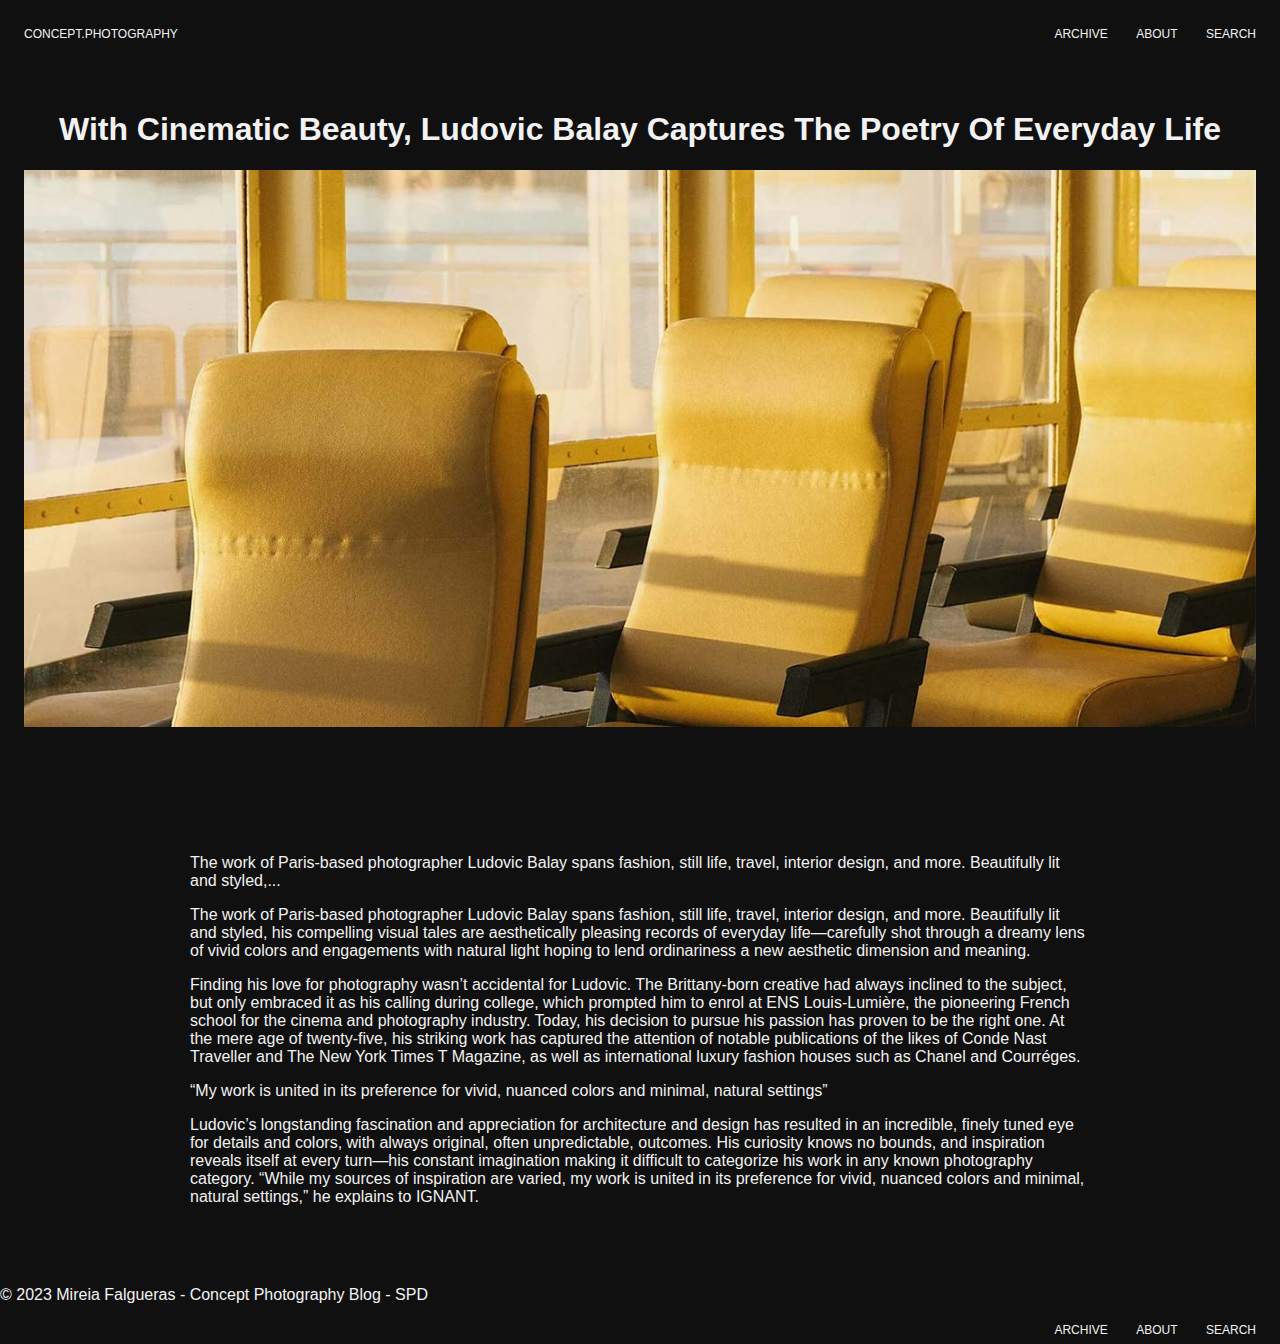
==== ludovic-balay.html @ 487ca6d4 "update" ====
<!DOCTYPE html>
<html lang="en">

<head>
    <meta charset="UTF-8">
    <meta http-equiv="X-UA-Compatible" content="IE=edge">
    <meta name="viewport" content="width=device-width, initial-scale=1.0">
    <title>Mireia PhotoBlog</title>
    <link rel="stylesheet" href="style.css">
</head>

<body>
    <header >
        <a href="index.html" class="home">Concept.Photography</a>
        <nav class="menu">
            <ul class="list">
                <li> <a href="#">Archive</a></li>
                <li> <a href="#">About</a></li>
                <li> <a href="#">Search</a></li>
            </ul>
        </nav>
    </header>

    <main class="ludovicbalay">
        <section class="carrusel">
            <h1 class="title"> With Cinematic Beauty, Ludovic Balay Captures The Poetry Of Everyday Life</h1>
            <img src="img/ludovicbalay/ludovicbalay-ignant-1370x620.jpg" alt="interior of a yellow boat" width="100%" class="coverimg">
        </section>
        <section class="text">
            <p> The work of Paris-based photographer Ludovic Balay spans fashion, still life, travel, interior design, and more. Beautifully lit and styled,...</p>
            <p>The work of Paris-based photographer Ludovic Balay spans fashion, still life, travel, interior design, and more. Beautifully lit and styled, his compelling visual tales are aesthetically pleasing records of everyday life—carefully shot through a dreamy lens of vivid colors and engagements with natural light hoping to lend ordinariness a new aesthetic dimension and meaning.</p>
            <p>Finding his love for photography wasn’t accidental for Ludovic. The Brittany-born creative had always inclined to the subject, but only embraced it as his calling during college, which prompted him to enrol at ENS Louis-Lumière, the pioneering French school for the cinema and photography industry. Today, his decision to pursue his passion has proven to be the right one. At the mere age of twenty-five, his striking work has captured the attention of notable publications of the likes of Conde Nast Traveller and The New York Times T Magazine, as well as international luxury fashion houses such as Chanel and Courréges.</p>
            <p>“My work is united in its preference for vivid, nuanced colors and minimal, natural settings”</p>
            <p>Ludovic’s longstanding fascination and appreciation for architecture and design has resulted in an incredible, finely tuned eye for details and colors, with always original, often unpredictable, outcomes. His curiosity knows no bounds, and inspiration reveals itself at every turn—his constant imagination making it difficult to categorize his work in any known photography category. “While my sources of inspiration are varied, my work is united in its preference for vivid, nuanced colors and minimal, natural settings,” he explains to IGNANT.</p>
        </section>
    </main>

    <footer >
            <p>© 2023 Mireia Falgueras - Concept Photography Blog - SPD</p>
        <nav class="menu">
            <ul class="list">
                <li> <a href="#">Archive</a></li>
                <li> <a href="#">About</a></li>
                <li> <a href="#">Search</a></li>
            </ul>
        </nav>
    </footer>
</body>

</html>
---- style.css ----
body, html {
    margin: 0;
    height: 100%;
    background-color: #101010;
    font-family: 'Segoe UI', Tahoma, Geneva, Verdana, sans-serif;
    color: #f2f2f2;
}
h1{
    font-size: 32px;
    font-weight: 700;
}
p{
    font-size: 16px;
    font-weight: 400;
}

/*MENU*/
header{
    width: 100%;
    padding: 24px 0px;
    background-color: #101010;
    /*position: fixed;*/
}
.home{
    padding: 0px 24px;
}
.menu{
    float: right;
    padding: 0px 12px;
}
.list{
    margin: 0;
    list-style-type: none;
    padding: 0;
}
li {
    display: inline-block;
    padding: 0px 12px;
}

/*LINKS*/
a{
    text-decoration: none;
    text-transform: uppercase;
    font-size: 12px;
    color: #f2f2f2;
}
a:hover {
    text-decoration: underline;
}

/*Article*/
.main-card{
    width: auto;
    height: auto;
    margin: 0px;
    padding: 0px 24px;
}
.img{
    height: auto;
    width: 50%;
}
.info{
    height: auto;
    width: 50%;
    float: right;
    margin-top: -150px;
}

/*FOOTER*/
footer{
    width: 100%;
    padding: 24px 0px;
    background-color: #101010;
}
/*
.menu{
    padding: 0px 12px;
}
.list{
    margin: 0;
    list-style-type: none;
    padding: 0;
}
li {
    display: inline-block;
    padding: 0px 12px;
}*/

/*POST*/
.carrusel {
    margin: 0 auto;
    height: 700px;
    padding: 24px;
}
.title{
    width: 100%;
    text-align: center;
}
.coverimg{
    width: 100%;
}

.text{
    margin: 0 auto;
    width: 900px;
    height: auto;
    padding: 24px;
}
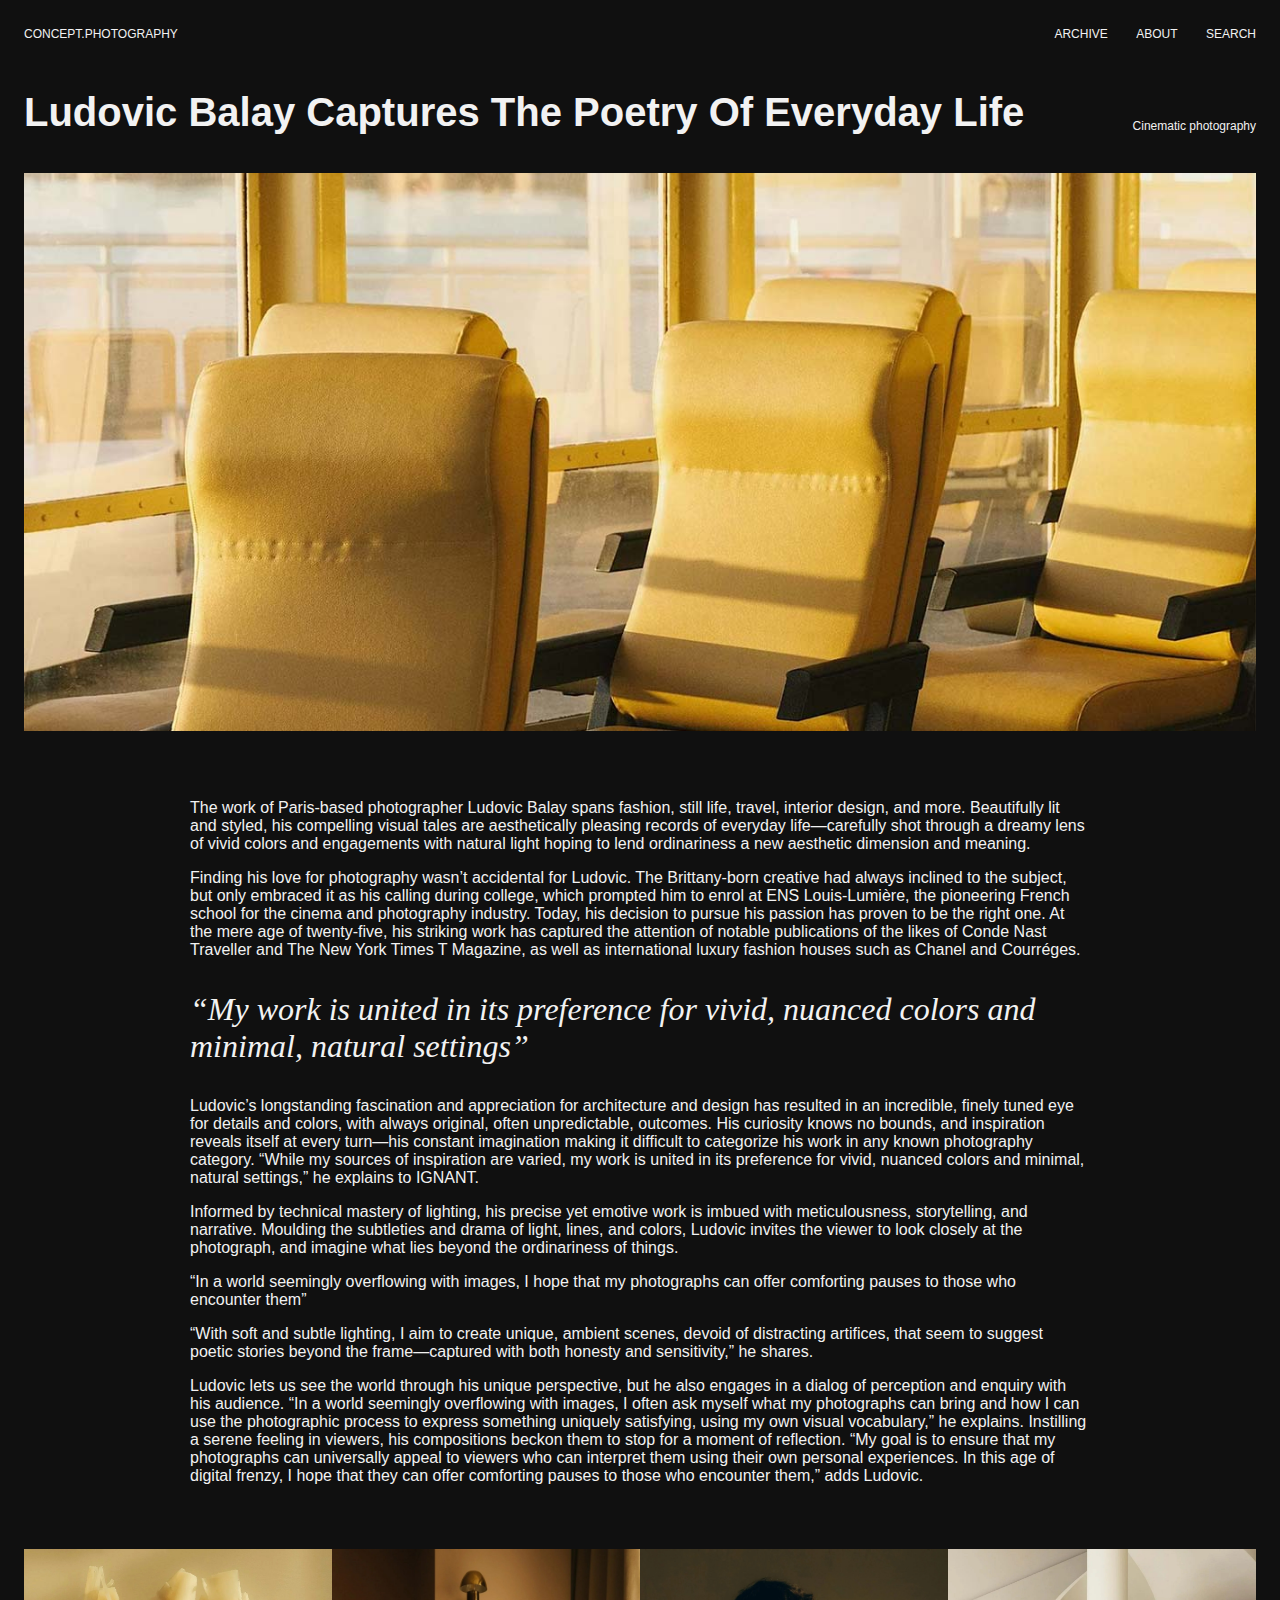
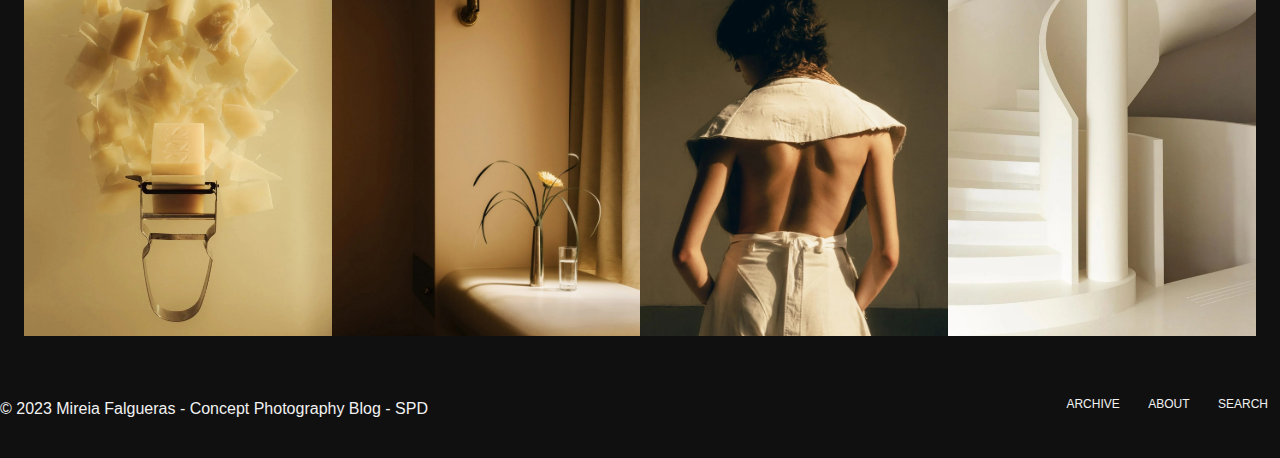
==== commit 72aacf68: "update" ====
--- a/ludovic-balay.html
+++ b/ludovic-balay.html
@@ -23,21 +23,35 @@
 
     <main class="ludovicbalay">
         <section class="carrusel">
-            <h1 class="title"> With Cinematic Beauty, Ludovic Balay Captures The Poetry Of Everyday Life</h1>
+            <article class="titlecarrusel">
+                <h1 class="title"> Ludovic Balay Captures The Poetry Of Everyday Life</h1>
+                <h4 class="caption">Cinematic photography</h4>
+            </article>
             <img src="img/ludovicbalay/ludovicbalay-ignant-1370x620.jpg" alt="interior of a yellow boat" width="100%" class="coverimg">
         </section>
+
         <section class="text">
-            <p> The work of Paris-based photographer Ludovic Balay spans fashion, still life, travel, interior design, and more. Beautifully lit and styled,...</p>
             <p>The work of Paris-based photographer Ludovic Balay spans fashion, still life, travel, interior design, and more. Beautifully lit and styled, his compelling visual tales are aesthetically pleasing records of everyday life—carefully shot through a dreamy lens of vivid colors and engagements with natural light hoping to lend ordinariness a new aesthetic dimension and meaning.</p>
             <p>Finding his love for photography wasn’t accidental for Ludovic. The Brittany-born creative had always inclined to the subject, but only embraced it as his calling during college, which prompted him to enrol at ENS Louis-Lumière, the pioneering French school for the cinema and photography industry. Today, his decision to pursue his passion has proven to be the right one. At the mere age of twenty-five, his striking work has captured the attention of notable publications of the likes of Conde Nast Traveller and The New York Times T Magazine, as well as international luxury fashion houses such as Chanel and Courréges.</p>
-            <p>“My work is united in its preference for vivid, nuanced colors and minimal, natural settings”</p>
+            <h3>“My work is united in its preference for vivid, nuanced colors and minimal, natural settings”</h3>
             <p>Ludovic’s longstanding fascination and appreciation for architecture and design has resulted in an incredible, finely tuned eye for details and colors, with always original, often unpredictable, outcomes. His curiosity knows no bounds, and inspiration reveals itself at every turn—his constant imagination making it difficult to categorize his work in any known photography category. “While my sources of inspiration are varied, my work is united in its preference for vivid, nuanced colors and minimal, natural settings,” he explains to IGNANT.</p>
+            <p>Informed by technical mastery of lighting, his precise yet emotive work is imbued with meticulousness, storytelling, and narrative. Moulding the subtleties and drama of light, lines, and colors, Ludovic invites the viewer to look closely at the photograph, and imagine what lies beyond the ordinariness of things.</p>
+            <p>“In a world seemingly overflowing with images, I hope that my photographs can offer comforting pauses to those who encounter them”</p>
+            <p>“With soft and subtle lighting, I aim to create unique, ambient scenes, devoid of distracting artifices, that seem to suggest poetic stories beyond the frame—captured with both honesty and sensitivity,” he shares.</p>
+            <p>Ludovic lets us see the world through his unique perspective, but he also engages in a dialog of perception and enquiry with his audience. “In a world seemingly overflowing with images, I often ask myself what my photographs can bring and how I can use the photographic process to express something uniquely satisfying, using my own visual vocabulary,” he explains. Instilling a serene feeling in viewers, his compositions beckon them to stop for a moment of reflection. “My goal is to ensure that my photographs can universally appeal to viewers who can interpret them using their own personal experiences. In this age of digital frenzy, I hope that they can offer comforting pauses to those who encounter them,” adds Ludovic.</p>
+        </section>
+        
+        <section  class="gallery">
+            <img src="img/ludovicbalay/ludovicbalay-ignant-cheese-1228x1536.jpg" alt="cheese" width="100%" class="imgallery">
+            <img src="img/ludovicbalay/ludovicbalay-ignant-corner-1440x1800.jpeg" alt="corner" width="100%" class="imgallery">
+            <img src="img/ludovicbalay/ludovicbalay-ignant-person-1440x1810.jpeg" alt="person" width="100%" class="imgallery">
+            <img src="img/ludovicbalay/ludovicbalay-ignant-stairs-1228x1536.jpeg" alt="stairs"width="100%" class="imgallery">
         </section>
     </main>
 
     <footer >
             <p>© 2023 Mireia Falgueras - Concept Photography Blog - SPD</p>
-        <nav class="menu">
+        <nav class="menufooter">
             <ul class="list">
                 <li> <a href="#">Archive</a></li>
                 <li> <a href="#">About</a></li>
--- a/style.css
+++ b/style.css
@@ -6,12 +6,45 @@
     color: #f2f2f2;
 }
 h1{
+    font-size: 40px;
+    font-weight: 700;
+    margin: 0px;
+    width: 100%;
+}
+h2{
     font-size: 32px;
     font-weight: 700;
+    margin: opx;
+}
+h3{
+    font-size: 32px;
+    font-family: Georgia, 'Times New Roman', Times, serif;
+    font-weight: 200;
+    font-style: italic;
+}
+h4{
+    font-size: 12px;
+    font-weight: 400;
 }
 p{
     font-size: 16px;
     font-weight: 400;
+}
+
+/*LINKS*/
+a{
+    text-decoration: none;
+    text-transform: uppercase;
+    font-size: 12px;
+    color: #f2f2f2;
+}
+a:hover {
+    text-decoration: underline;
+}
+.button{
+    border: 1px solid #f2f2f2;
+    padding: 8px 12px;
+    border-radius: 25px;
 }
 
 /*MENU*/
@@ -38,33 +71,36 @@
     padding: 0px 12px;
 }
 
-/*LINKS*/
-a{
-    text-decoration: none;
-    text-transform: uppercase;
-    font-size: 12px;
-    color: #f2f2f2;
+/*Article*/
+.maintitle{
+    width: 100%;
+    padding: 24px;
+    text-align: center;
+
 }
-a:hover {
-    text-decoration: underline;
-}
-
-/*Article*/
 .main-card{
-    width: auto;
-    height: auto;
-    margin: 0px;
-    padding: 0px 24px;
+    display: flex;
+    padding: 24px;
 }
 .img{
     height: auto;
     width: 50%;
+    padding-right: 24px;
 }
 .info{
-    height: auto;
     width: 50%;
     float: right;
-    margin-top: -150px;
+}
+.recommendations{
+    display: flex;
+    padding: 0px 24px;
+}
+.box{
+    width: 33%;
+    margin: 0 auto;
+    border: 1px solid #676767;
+    text-align: center;
+    padding: 8px;
 }
 
 /*FOOTER*/
@@ -73,29 +109,28 @@
     padding: 24px 0px;
     background-color: #101010;
 }
-/*
-.menu{
-    padding: 0px 12px;
+.menufooter{
+    float: right;
+    padding: 0px;
+    position: relative;
+    top: -40px;
 }
-.list{
-    margin: 0;
-    list-style-type: none;
-    padding: 0;
-}
-li {
-    display: inline-block;
-    padding: 0px 12px;
-}*/
 
-/*POST*/
+/*POST LUDOVIC BALAY*/
 .carrusel {
     margin: 0 auto;
-    height: 700px;
+    height: 100%;
     padding: 24px;
 }
-.title{
+.titlecarrusel{
     width: 100%;
-    text-align: center;
+    display: inline-block;
+}
+.caption{
+    float: right;
+    margin-top: -40px;
+
+    padding: 24px 0px;
 }
 .coverimg{
     width: 100%;
@@ -106,4 +141,12 @@
     width: 900px;
     height: auto;
     padding: 24px;
+}
+.gallery{   
+    padding: 24px;
+    margin: 0 auto;
+    display: inline-flex;
+}
+.imgallery{
+    width: 25%;
 }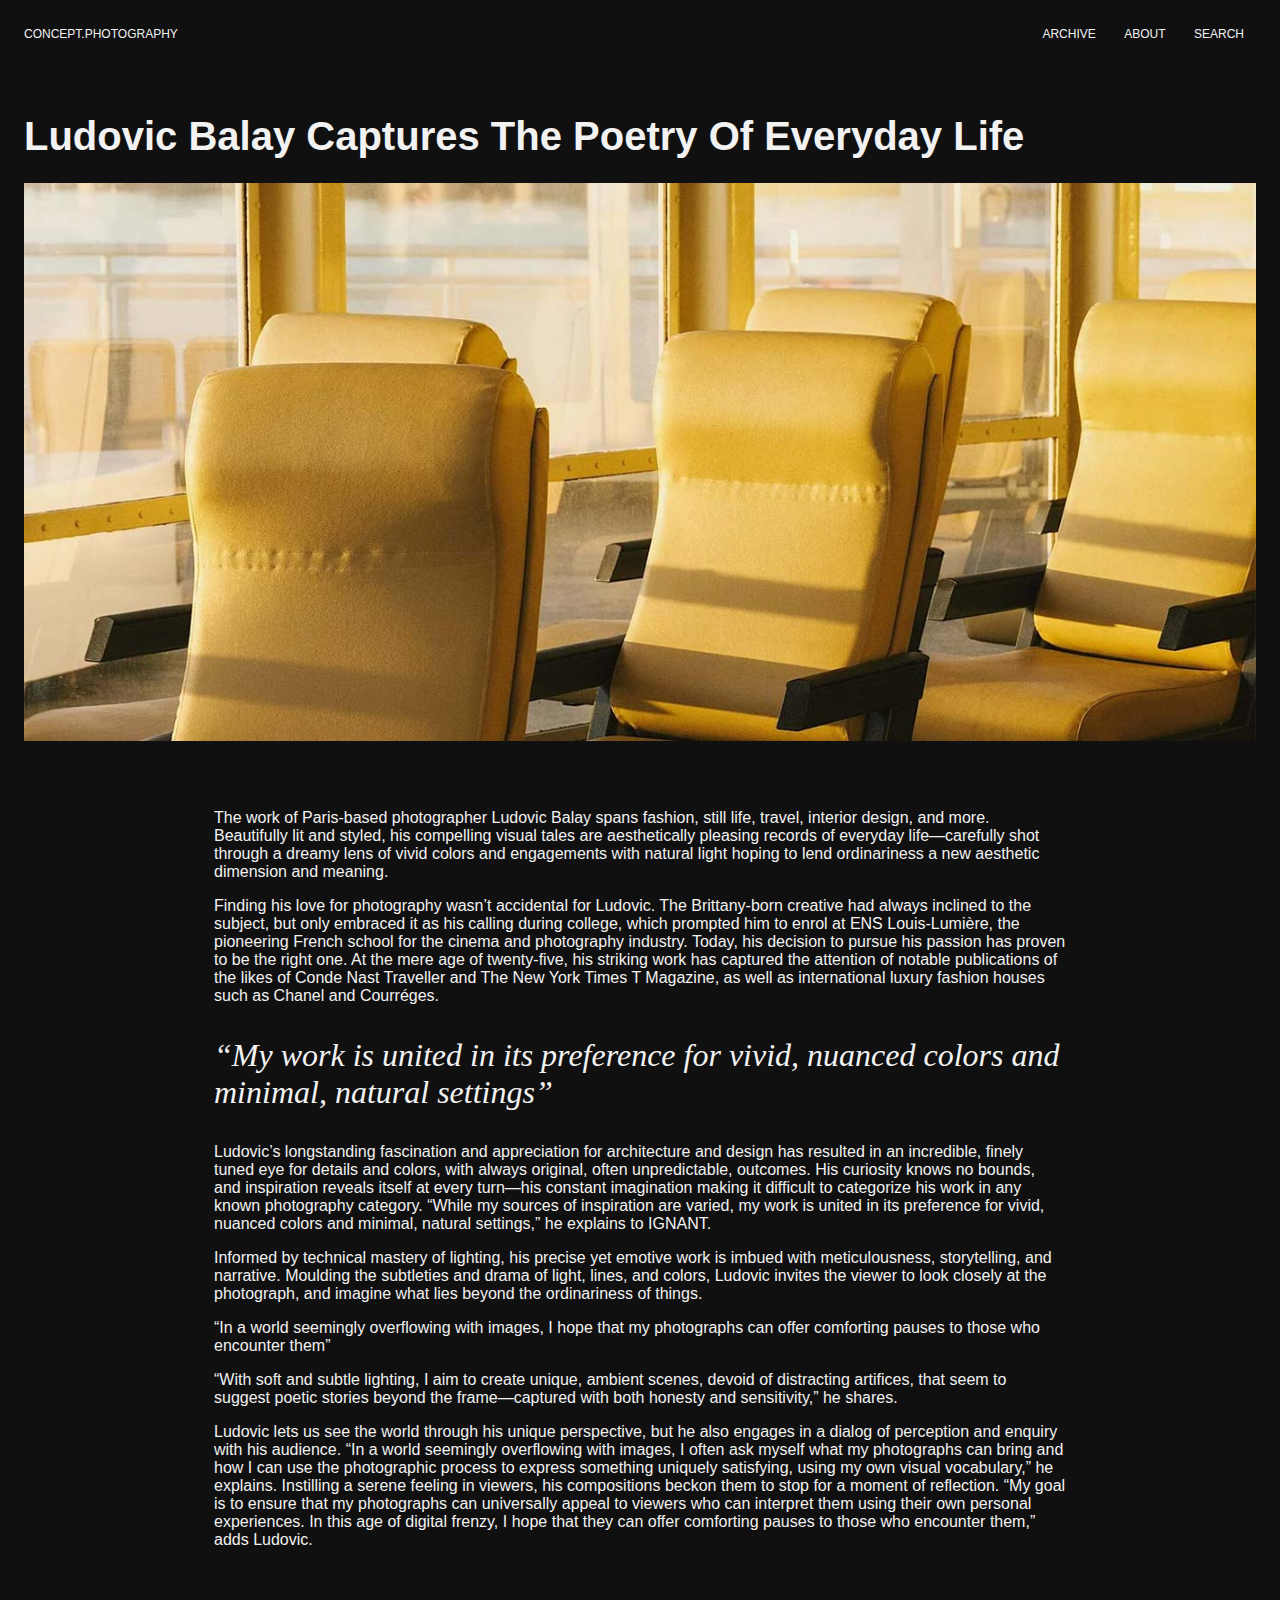
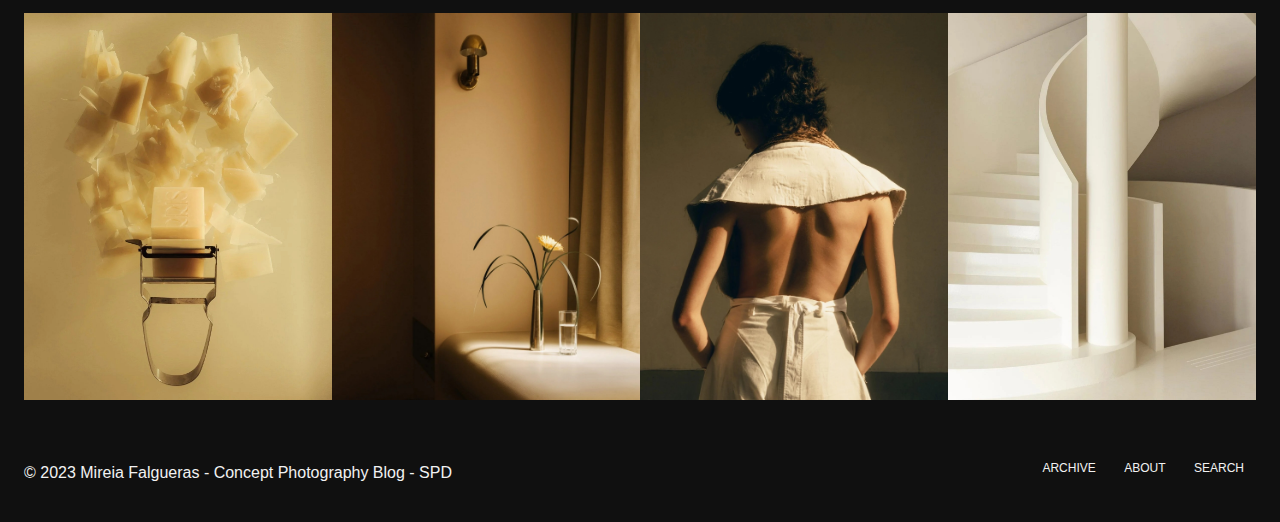
==== commit 23692969: "update" ====
--- a/ludovic-balay.html
+++ b/ludovic-balay.html
@@ -25,9 +25,8 @@
         <section class="carrusel">
             <article class="titlecarrusel">
                 <h1 class="title"> Ludovic Balay Captures The Poetry Of Everyday Life</h1>
-                <h4 class="caption">Cinematic photography</h4>
             </article>
-            <img src="img/ludovicbalay/ludovicbalay-ignant-1370x620.jpg" alt="interior of a yellow boat" width="100%" class="coverimg">
+            <img src="img/ludovicbalay/ludovicbalay-ignant-1370x620.jpg" alt="interior of a yellow boat" width="100%">
         </section>
 
         <section class="text">
--- a/style.css
+++ b/style.css
@@ -1,3 +1,7 @@
+* {
+    box-sizing: border-box;
+}
+
 body, html {
     margin: 0;
     height: 100%;
@@ -50,16 +54,12 @@
 /*MENU*/
 header{
     width: 100%;
-    padding: 24px 0px;
+    padding: 24px;
     background-color: #101010;
     /*position: fixed;*/
 }
-.home{
-    padding: 0px 24px;
-}
 .menu{
     float: right;
-    padding: 0px 12px;
 }
 .list{
     margin: 0;
@@ -106,7 +106,7 @@
 /*FOOTER*/
 footer{
     width: 100%;
-    padding: 24px 0px;
+    padding: 24px;
     background-color: #101010;
 }
 .menufooter{
@@ -125,17 +125,8 @@
 .titlecarrusel{
     width: 100%;
     display: inline-block;
-}
-.caption{
-    float: right;
-    margin-top: -40px;
-
     padding: 24px 0px;
 }
-.coverimg{
-    width: 100%;
-}
-
 .text{
     margin: 0 auto;
     width: 900px;
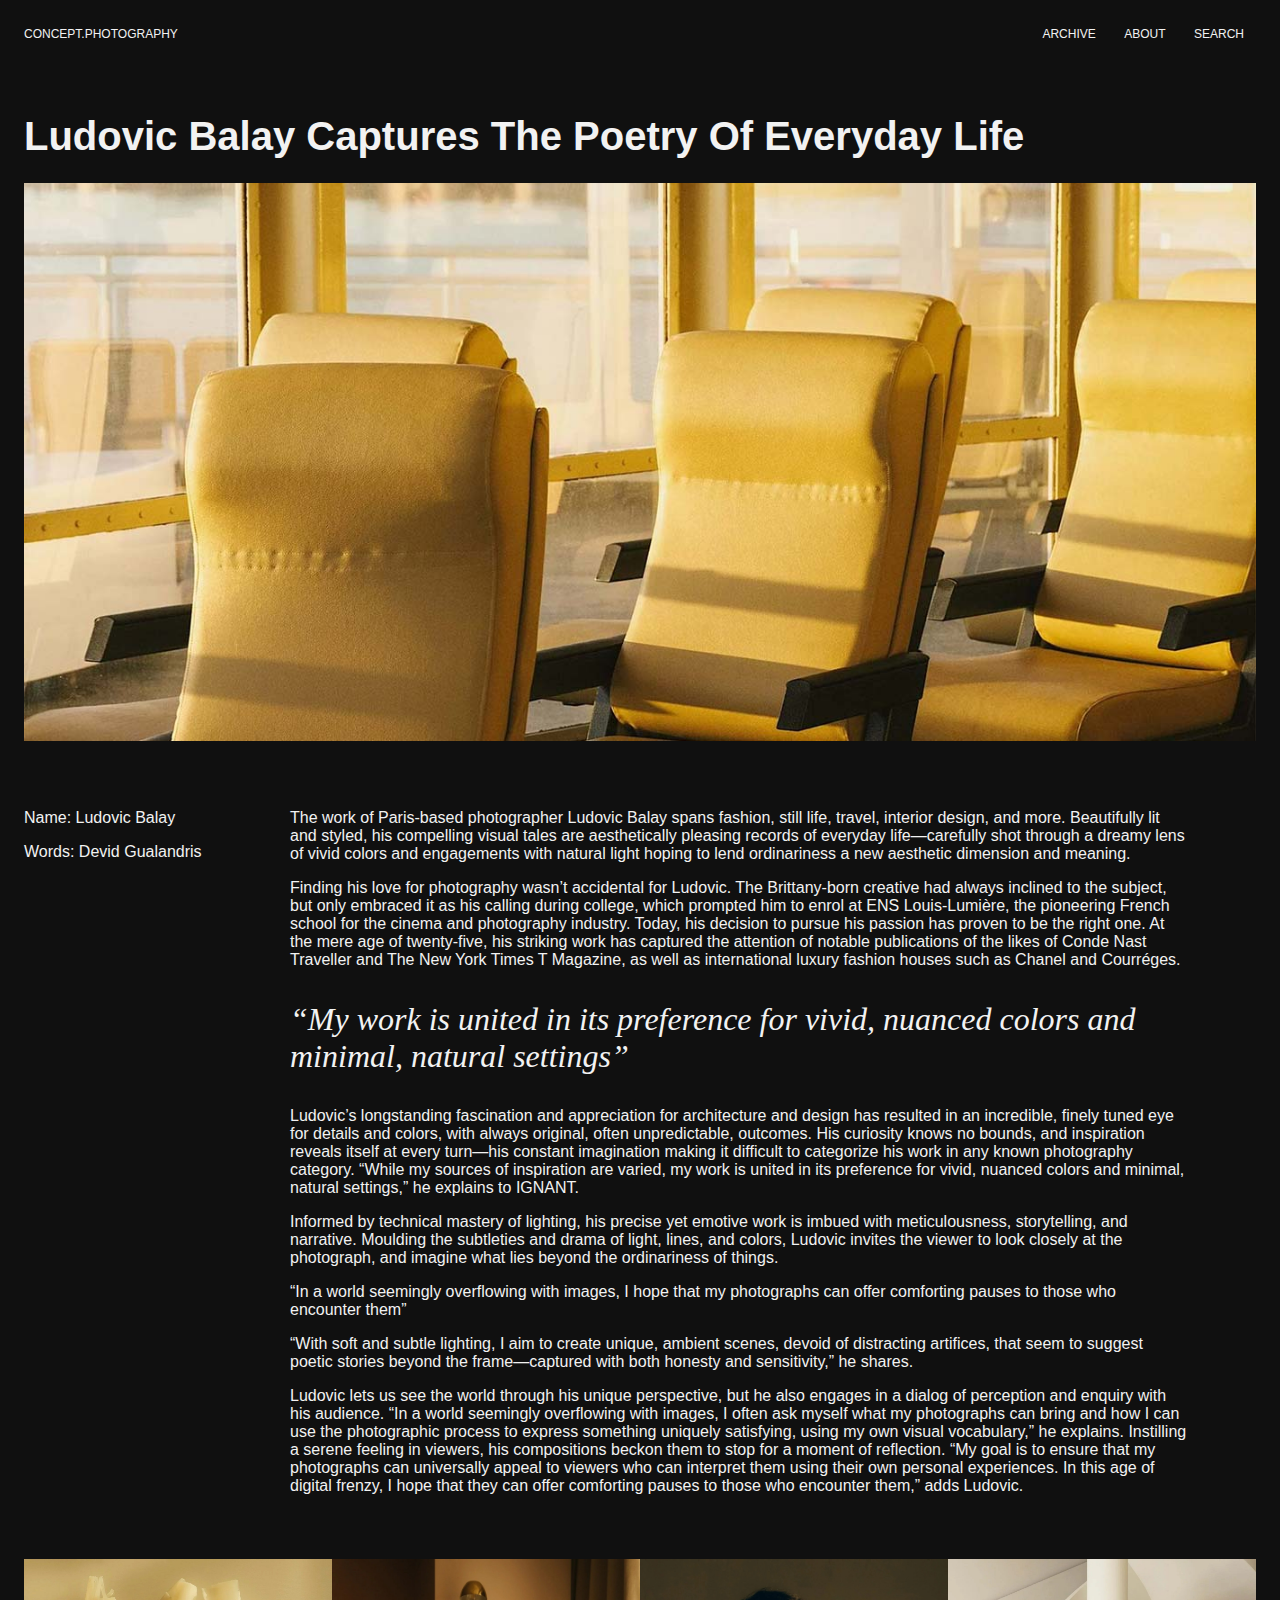
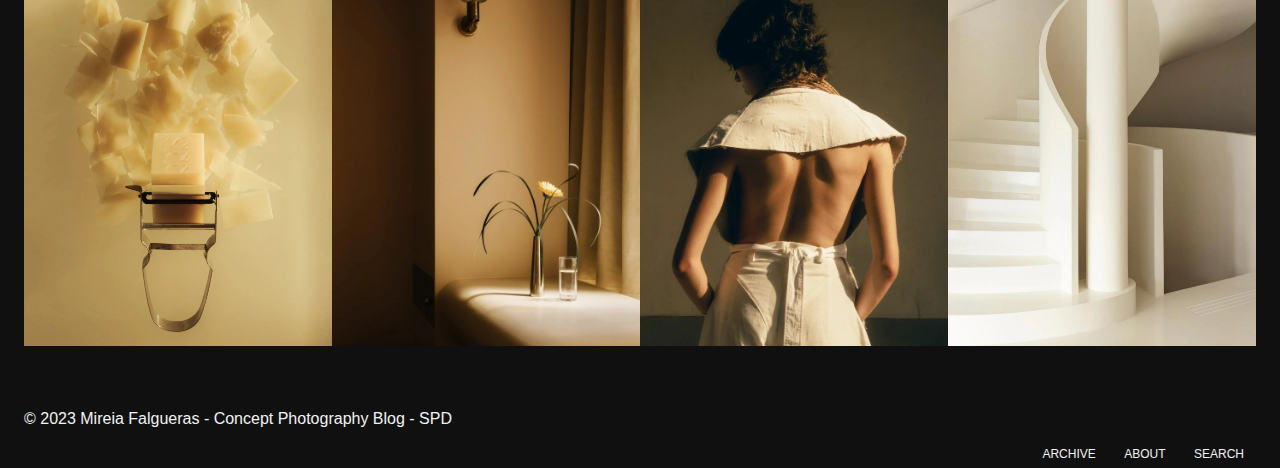
==== commit 012379b5: "update" ====
--- a/ludovic-balay.html
+++ b/ludovic-balay.html
@@ -29,16 +29,25 @@
             <img src="img/ludovicbalay/ludovicbalay-ignant-1370x620.jpg" alt="interior of a yellow boat" width="100%">
         </section>
 
-        <section class="text">
-            <p>The work of Paris-based photographer Ludovic Balay spans fashion, still life, travel, interior design, and more. Beautifully lit and styled, his compelling visual tales are aesthetically pleasing records of everyday life—carefully shot through a dreamy lens of vivid colors and engagements with natural light hoping to lend ordinariness a new aesthetic dimension and meaning.</p>
-            <p>Finding his love for photography wasn’t accidental for Ludovic. The Brittany-born creative had always inclined to the subject, but only embraced it as his calling during college, which prompted him to enrol at ENS Louis-Lumière, the pioneering French school for the cinema and photography industry. Today, his decision to pursue his passion has proven to be the right one. At the mere age of twenty-five, his striking work has captured the attention of notable publications of the likes of Conde Nast Traveller and The New York Times T Magazine, as well as international luxury fashion houses such as Chanel and Courréges.</p>
-            <h3>“My work is united in its preference for vivid, nuanced colors and minimal, natural settings”</h3>
-            <p>Ludovic’s longstanding fascination and appreciation for architecture and design has resulted in an incredible, finely tuned eye for details and colors, with always original, often unpredictable, outcomes. His curiosity knows no bounds, and inspiration reveals itself at every turn—his constant imagination making it difficult to categorize his work in any known photography category. “While my sources of inspiration are varied, my work is united in its preference for vivid, nuanced colors and minimal, natural settings,” he explains to IGNANT.</p>
-            <p>Informed by technical mastery of lighting, his precise yet emotive work is imbued with meticulousness, storytelling, and narrative. Moulding the subtleties and drama of light, lines, and colors, Ludovic invites the viewer to look closely at the photograph, and imagine what lies beyond the ordinariness of things.</p>
-            <p>“In a world seemingly overflowing with images, I hope that my photographs can offer comforting pauses to those who encounter them”</p>
-            <p>“With soft and subtle lighting, I aim to create unique, ambient scenes, devoid of distracting artifices, that seem to suggest poetic stories beyond the frame—captured with both honesty and sensitivity,” he shares.</p>
-            <p>Ludovic lets us see the world through his unique perspective, but he also engages in a dialog of perception and enquiry with his audience. “In a world seemingly overflowing with images, I often ask myself what my photographs can bring and how I can use the photographic process to express something uniquely satisfying, using my own visual vocabulary,” he explains. Instilling a serene feeling in viewers, his compositions beckon them to stop for a moment of reflection. “My goal is to ensure that my photographs can universally appeal to viewers who can interpret them using their own personal experiences. In this age of digital frenzy, I hope that they can offer comforting pauses to those who encounter them,” adds Ludovic.</p>
+        <section class="content">
+            <aside class="aside">
+                <p>Name: Ludovic Balay</p>
+                <p>Words: Devid Gualandris</p>
+            </aside>
+
+            <article class="text">
+                <p>The work of Paris-based photographer Ludovic Balay spans fashion, still life, travel, interior design, and more. Beautifully lit and styled, his compelling visual tales are aesthetically pleasing records of everyday life—carefully shot through a dreamy lens of vivid colors and engagements with natural light hoping to lend ordinariness a new aesthetic dimension and meaning.</p>
+                <p>Finding his love for photography wasn’t accidental for Ludovic. The Brittany-born creative had always inclined to the subject, but only embraced it as his calling during college, which prompted him to enrol at ENS Louis-Lumière, the pioneering French school for the cinema and photography industry. Today, his decision to pursue his passion has proven to be the right one. At the mere age of twenty-five, his striking work has captured the attention of notable publications of the likes of Conde Nast Traveller and The New York Times T Magazine, as well as international luxury fashion houses such as Chanel and Courréges.</p>
+                <h3>“My work is united in its preference for vivid, nuanced colors and minimal, natural settings”</h3>
+                <p>Ludovic’s longstanding fascination and appreciation for architecture and design has resulted in an incredible, finely tuned eye for details and colors, with always original, often unpredictable, outcomes. His curiosity knows no bounds, and inspiration reveals itself at every turn—his constant imagination making it difficult to categorize his work in any known photography category. “While my sources of inspiration are varied, my work is united in its preference for vivid, nuanced colors and minimal, natural settings,” he explains to IGNANT.</p>
+                <p>Informed by technical mastery of lighting, his precise yet emotive work is imbued with meticulousness, storytelling, and narrative. Moulding the subtleties and drama of light, lines, and colors, Ludovic invites the viewer to look closely at the photograph, and imagine what lies beyond the ordinariness of things.</p>
+                <p>“In a world seemingly overflowing with images, I hope that my photographs can offer comforting pauses to those who encounter them”</p>
+                <p>“With soft and subtle lighting, I aim to create unique, ambient scenes, devoid of distracting artifices, that seem to suggest poetic stories beyond the frame—captured with both honesty and sensitivity,” he shares.</p>
+                <p>Ludovic lets us see the world through his unique perspective, but he also engages in a dialog of perception and enquiry with his audience. “In a world seemingly overflowing with images, I often ask myself what my photographs can bring and how I can use the photographic process to express something uniquely satisfying, using my own visual vocabulary,” he explains. Instilling a serene feeling in viewers, his compositions beckon them to stop for a moment of reflection. “My goal is to ensure that my photographs can universally appeal to viewers who can interpret them using their own personal experiences. In this age of digital frenzy, I hope that they can offer comforting pauses to those who encounter them,” adds Ludovic.</p>
+            </article>
         </section>
+
+       
         
         <section  class="gallery">
             <img src="img/ludovicbalay/ludovicbalay-ignant-cheese-1228x1536.jpg" alt="cheese" width="100%" class="imgallery">
--- a/style.css
+++ b/style.css
@@ -71,6 +71,17 @@
     padding: 0px 12px;
 }
 
+/*FOOTER*/
+footer{
+    width: 100%;
+    padding: 24px;
+    background-color: #101010;
+}
+.menufooter{
+    float: right;
+    position: relative;
+}
+
 /*Article*/
 .maintitle{
     width: 100%;
@@ -103,19 +114,6 @@
     padding: 8px;
 }
 
-/*FOOTER*/
-footer{
-    width: 100%;
-    padding: 24px;
-    background-color: #101010;
-}
-.menufooter{
-    float: right;
-    padding: 0px;
-    position: relative;
-    top: -40px;
-}
-
 /*POST LUDOVIC BALAY*/
 .carrusel {
     margin: 0 auto;
@@ -127,11 +125,15 @@
     display: inline-block;
     padding: 24px 0px;
 }
+.content{
+    height: auto;
+    padding: 24px;
+    display: flex;
+}
 .text{
     margin: 0 auto;
     width: 900px;
-    height: auto;
-    padding: 24px;
+    float: right;
 }
 .gallery{   
     padding: 24px;
@@ -140,4 +142,9 @@
 }
 .imgallery{
     width: 25%;
+}
+
+.aside{
+    float: left;
+    width: 200px;
 }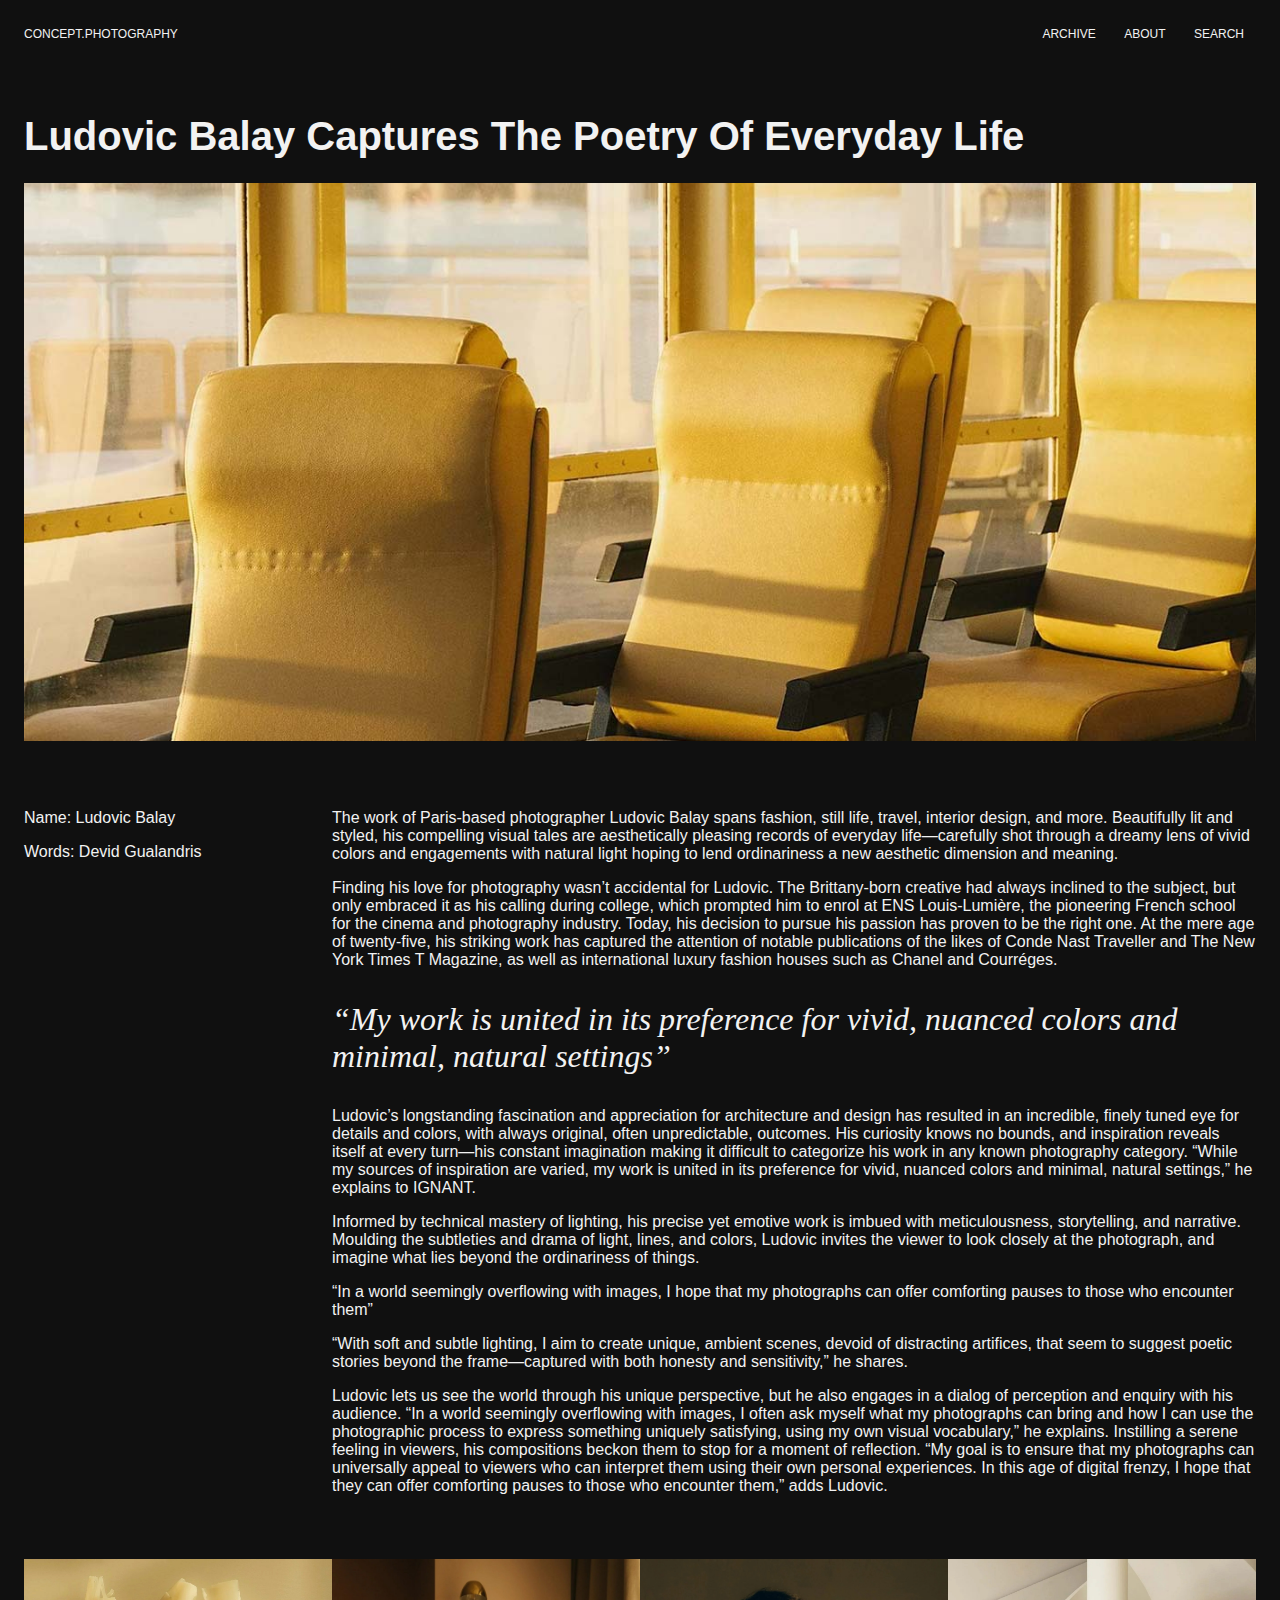
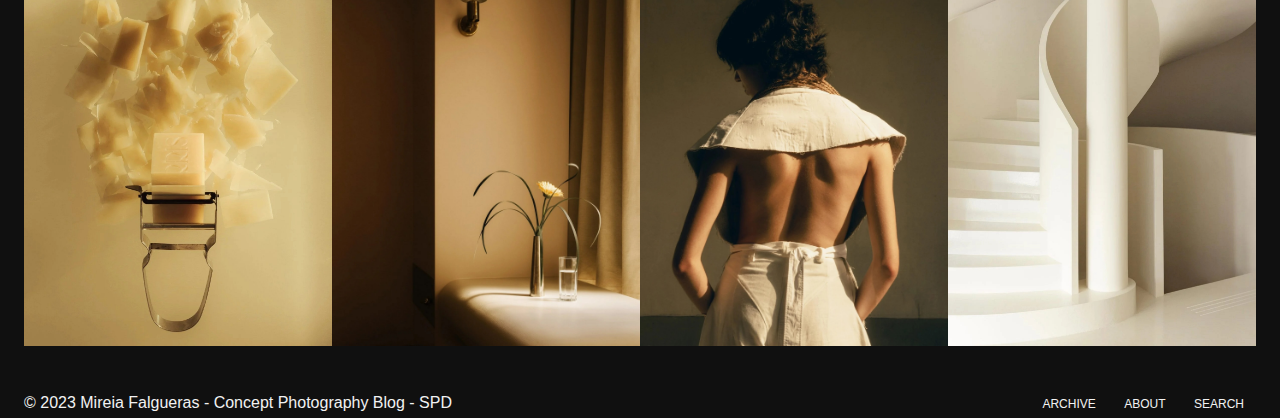
==== commit b913dd01: "update" ====
--- a/ludovic-balay.html
+++ b/ludovic-balay.html
@@ -58,7 +58,7 @@
     </main>
 
     <footer >
-            <p>© 2023 Mireia Falgueras - Concept Photography Blog - SPD</p>
+            <p class="cr">© 2023 Mireia Falgueras - Concept Photography Blog - SPD</p>
         <nav class="menufooter">
             <ul class="list">
                 <li> <a href="#">Archive</a></li>
--- a/style.css
+++ b/style.css
@@ -74,12 +74,20 @@
 /*FOOTER*/
 footer{
     width: 100%;
+    height: auto;
     padding: 24px;
     background-color: #101010;
 }
+.cr{
+    float: left;
+    width: 70%;
+    margin: 0px;
+}
 .menufooter{
     float: right;
+    width: 30%;
     position: relative;
+    text-align: right;
 }
 
 /*Article*/
@@ -131,8 +139,7 @@
     display: flex;
 }
 .text{
-    margin: 0 auto;
-    width: 900px;
+    width: 75%;
     float: right;
 }
 .gallery{   
@@ -146,5 +153,5 @@
 
 .aside{
     float: left;
-    width: 200px;
+    width: 25%;
 }